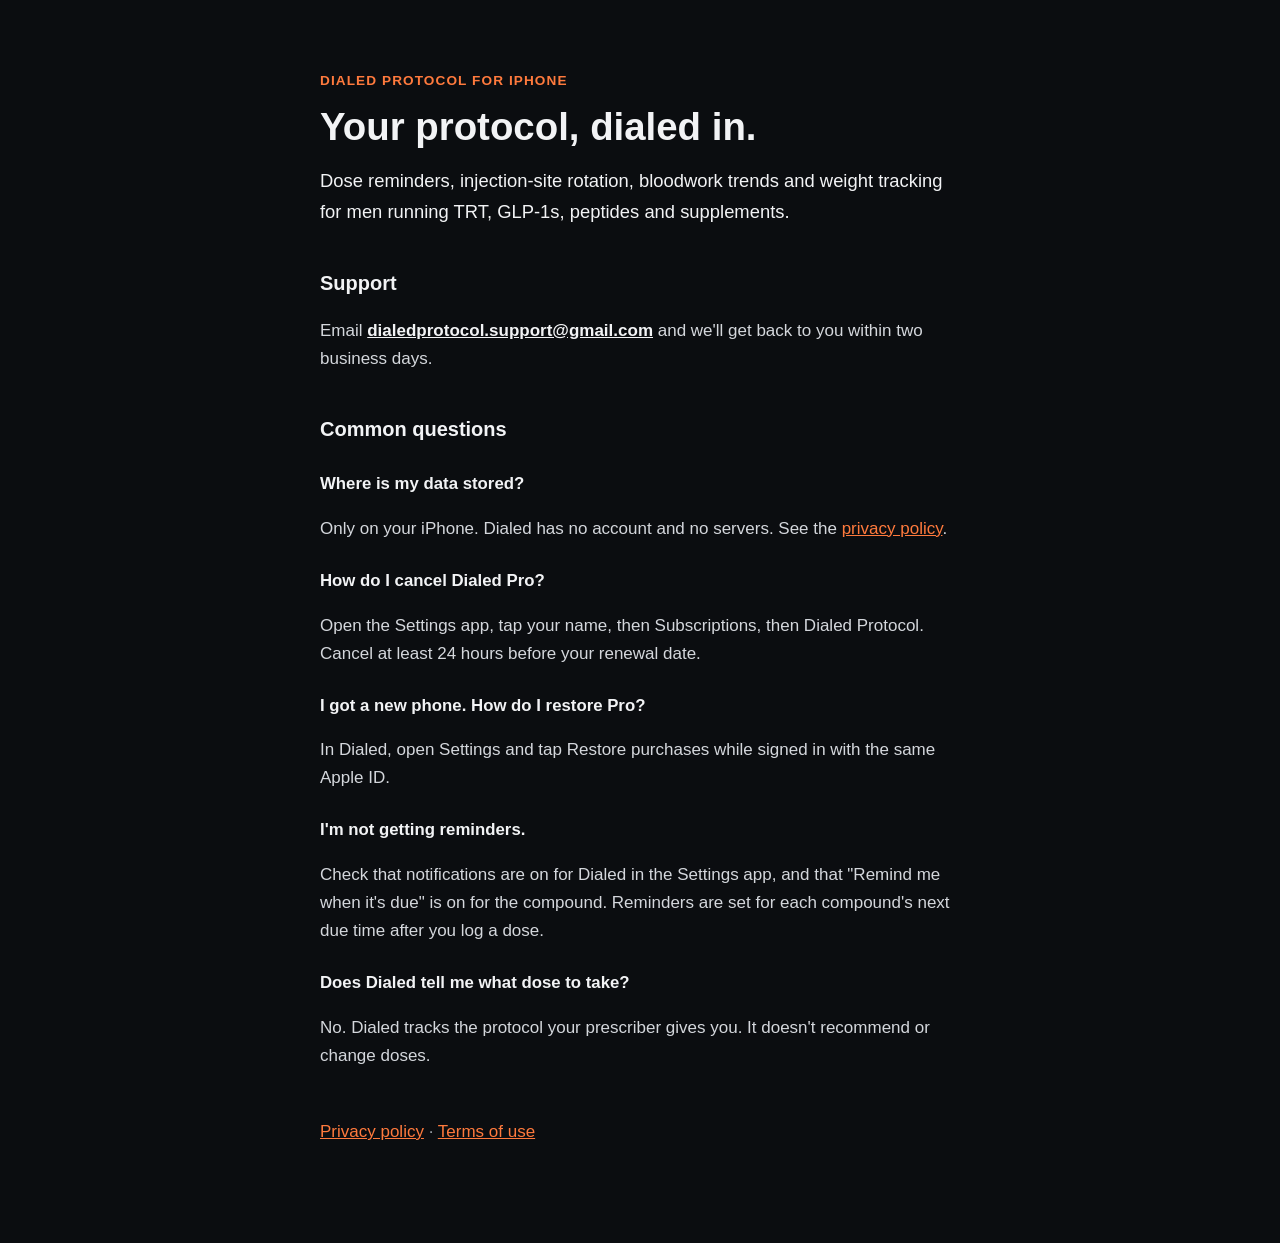
==== index.html @ 0b733ab6 "Support and privacy pages for Dialed Protocol" ====
<!doctype html>
<html lang="en">
<head>
<meta charset="utf-8">
<meta name="viewport" content="width=device-width, initial-scale=1">
<title>Dialed Protocol Support</title>
<link rel="stylesheet" href="style.css">
</head>
<body>
<main>
  <p class="eyebrow">Dialed Protocol for iPhone</p>
  <h1>Your protocol, dialed in.</h1>
  <p class="lede">Dose reminders, injection-site rotation, bloodwork trends and weight tracking for men running TRT, GLP-1s, peptides and supplements.</p>

  <h2>Support</h2>
  <p>Email <a class="email" href="mailto:dialedprotocol.support@gmail.com">dialedprotocol.support@gmail.com</a> and we'll get back to you within two business days.</p>

  <h2>Common questions</h2>
  <h3>Where is my data stored?</h3>
  <p>Only on your iPhone. Dialed has no account and no servers. See the <a href="privacy.html">privacy policy</a>.</p>

  <h3>How do I cancel Dialed Pro?</h3>
  <p>Open the Settings app, tap your name, then Subscriptions, then Dialed Protocol. Cancel at least 24 hours before your renewal date.</p>

  <h3>I got a new phone. How do I restore Pro?</h3>
  <p>In Dialed, open Settings and tap Restore purchases while signed in with the same Apple ID.</p>

  <h3>I'm not getting reminders.</h3>
  <p>Check that notifications are on for Dialed in the Settings app, and that "Remind me when it's due" is on for the compound. Reminders are set for each compound's next due time after you log a dose.</p>

  <h3>Does Dialed tell me what dose to take?</h3>
  <p>No. Dialed tracks the protocol your prescriber gives you. It doesn't recommend or change doses.</p>

  <p class="links"><a href="privacy.html">Privacy policy</a> · <a href="https://www.apple.com/legal/internet-services/itunes/dev/stdeula/">Terms of use</a></p>
</main>
</body>
</html>
---- style.css ----
:root {
  --bg: #0b0d10;
  --card: #16191e;
  --text: #f2f3f5;
  --muted: #9aa0a8;
  --ember: #ff7a3d;
  --flame: #ff4e50;
  color-scheme: dark;
}
* { box-sizing: border-box; }
body {
  margin: 0;
  background: var(--bg);
  color: var(--text);
  font: 17px/1.65 -apple-system, BlinkMacSystemFont, "SF Pro Text", "Segoe UI", Roboto, sans-serif;
}
main {
  max-width: 680px;
  margin: 0 auto;
  padding: 56px max(20px, env(safe-area-inset-left)) 80px max(20px, env(safe-area-inset-right));
}
h1 {
  font: 800 2.4rem/1.1 ui-rounded, -apple-system, "SF Pro Rounded", sans-serif;
  margin: 0 0 12px;
  text-wrap: balance;
}
h2 { font-size: 1.25rem; margin: 40px 0 8px; }
h3 { font-size: 1.05rem; margin: 24px 0 4px; }
p, li { color: #d4d7dc; }
ul { padding-left: 1.2em; }
a { color: var(--ember); }
.lede { font-size: 1.15rem; color: var(--text); }
.meta, .eyebrow { color: var(--muted); font-size: .85rem; letter-spacing: .08em; text-transform: uppercase; }
.eyebrow { color: var(--ember); font-weight: 700; }
.back { display: inline-block; margin-bottom: 24px; text-decoration: none; font-weight: 600; }
.email { user-select: all; color: var(--text); font-weight: 600; }
.links { margin-top: 48px; color: var(--muted); }
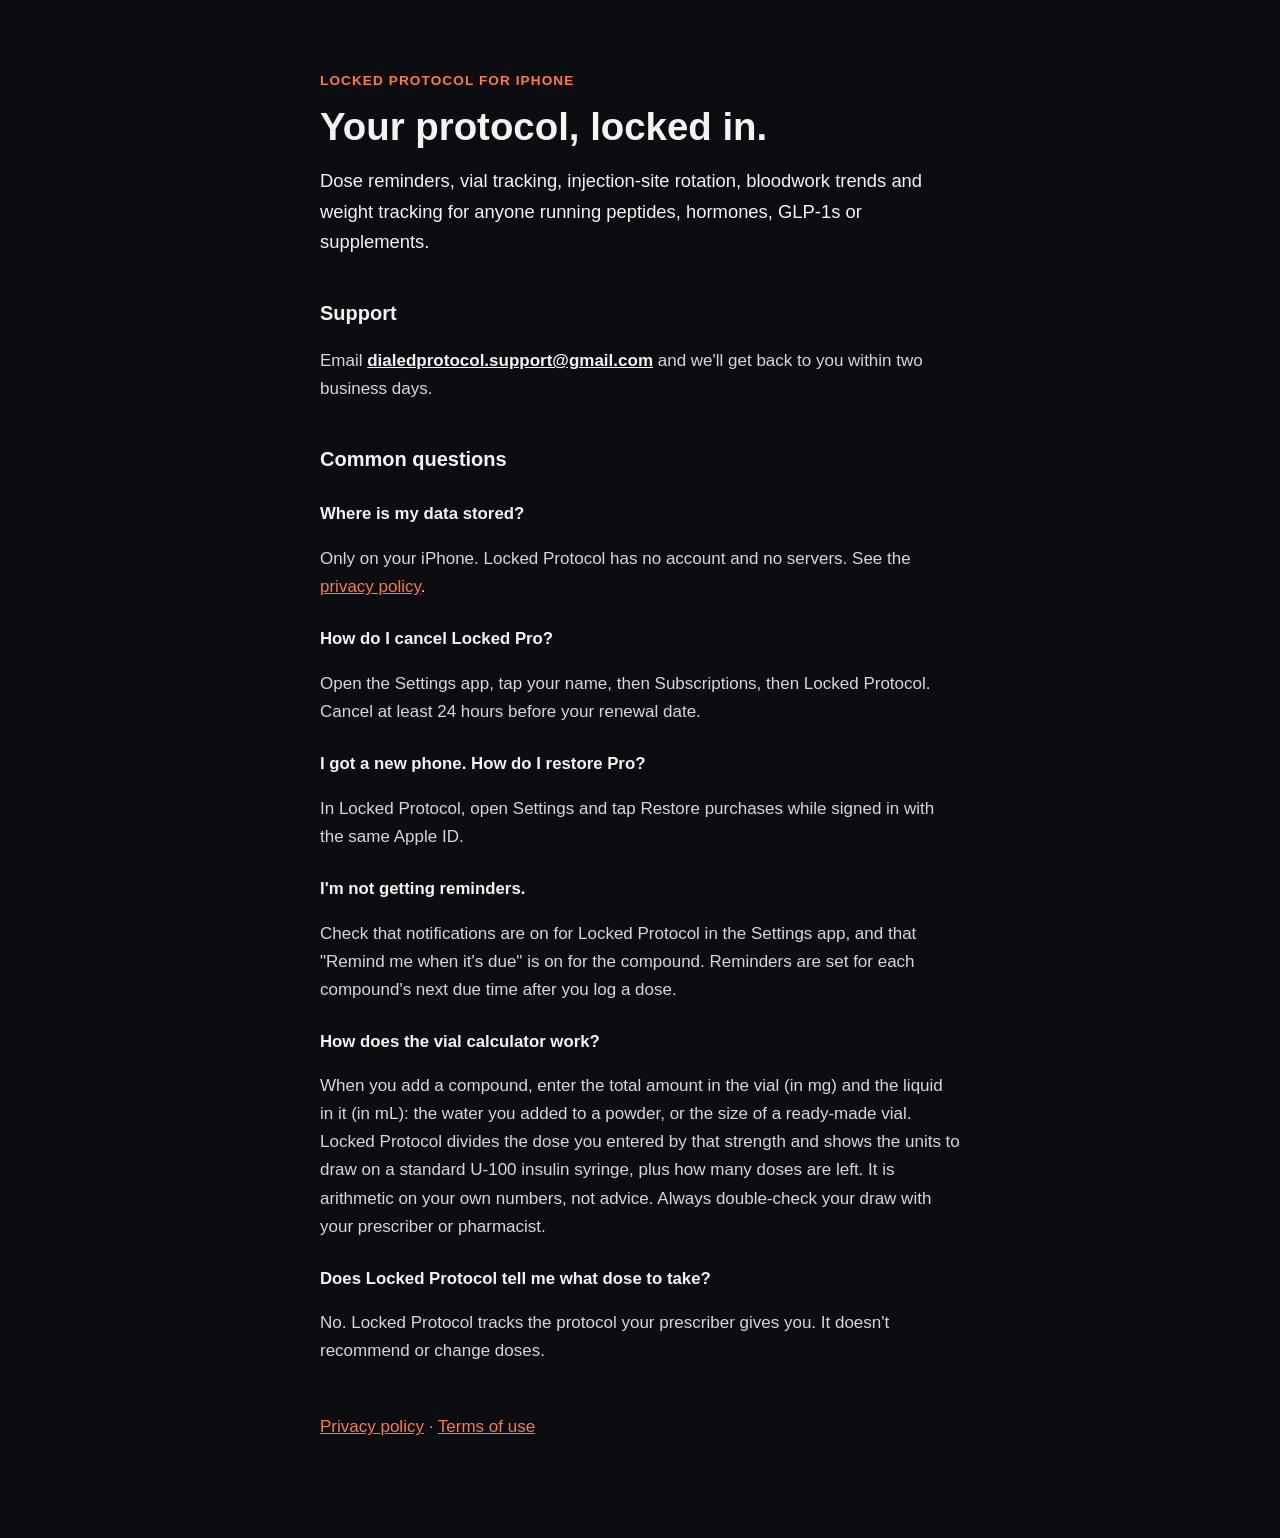
==== commit 1f33a77e: "Rename to Locked Protocol; add vial calculator FAQ" ====
--- a/index.html
+++ b/index.html
@@ -3,33 +3,36 @@
 <head>
 <meta charset="utf-8">
 <meta name="viewport" content="width=device-width, initial-scale=1">
-<title>Dialed Protocol Support</title>
+<title>Locked Protocol Support</title>
 <link rel="stylesheet" href="style.css">
 </head>
 <body>
 <main>
-  <p class="eyebrow">Dialed Protocol for iPhone</p>
-  <h1>Your protocol, dialed in.</h1>
-  <p class="lede">Dose reminders, injection-site rotation, bloodwork trends and weight tracking for men running TRT, GLP-1s, peptides and supplements.</p>
+  <p class="eyebrow">Locked Protocol for iPhone</p>
+  <h1>Your protocol, locked in.</h1>
+  <p class="lede">Dose reminders, vial tracking, injection-site rotation, bloodwork trends and weight tracking for anyone running peptides, hormones, GLP-1s or supplements.</p>
 
   <h2>Support</h2>
   <p>Email <a class="email" href="mailto:dialedprotocol.support@gmail.com">dialedprotocol.support@gmail.com</a> and we'll get back to you within two business days.</p>
 
   <h2>Common questions</h2>
   <h3>Where is my data stored?</h3>
-  <p>Only on your iPhone. Dialed has no account and no servers. See the <a href="privacy.html">privacy policy</a>.</p>
+  <p>Only on your iPhone. Locked Protocol has no account and no servers. See the <a href="privacy.html">privacy policy</a>.</p>
 
-  <h3>How do I cancel Dialed Pro?</h3>
-  <p>Open the Settings app, tap your name, then Subscriptions, then Dialed Protocol. Cancel at least 24 hours before your renewal date.</p>
+  <h3>How do I cancel Locked Pro?</h3>
+  <p>Open the Settings app, tap your name, then Subscriptions, then Locked Protocol. Cancel at least 24 hours before your renewal date.</p>
 
   <h3>I got a new phone. How do I restore Pro?</h3>
-  <p>In Dialed, open Settings and tap Restore purchases while signed in with the same Apple ID.</p>
+  <p>In Locked Protocol, open Settings and tap Restore purchases while signed in with the same Apple ID.</p>
 
   <h3>I'm not getting reminders.</h3>
-  <p>Check that notifications are on for Dialed in the Settings app, and that "Remind me when it's due" is on for the compound. Reminders are set for each compound's next due time after you log a dose.</p>
+  <p>Check that notifications are on for Locked Protocol in the Settings app, and that "Remind me when it's due" is on for the compound. Reminders are set for each compound's next due time after you log a dose.</p>
 
-  <h3>Does Dialed tell me what dose to take?</h3>
-  <p>No. Dialed tracks the protocol your prescriber gives you. It doesn't recommend or change doses.</p>
+  <h3>How does the vial calculator work?</h3>
+  <p>When you add a compound, enter the total amount in the vial (in mg) and the liquid in it (in mL): the water you added to a powder, or the size of a ready-made vial. Locked Protocol divides the dose you entered by that strength and shows the units to draw on a standard U-100 insulin syringe, plus how many doses are left. It is arithmetic on your own numbers, not advice. Always double-check your draw with your prescriber or pharmacist.</p>
+
+  <h3>Does Locked Protocol tell me what dose to take?</h3>
+  <p>No. Locked Protocol tracks the protocol your prescriber gives you. It doesn't recommend or change doses.</p>
 
   <p class="links"><a href="privacy.html">Privacy policy</a> · <a href="https://www.apple.com/legal/internet-services/itunes/dev/stdeula/">Terms of use</a></p>
 </main>
